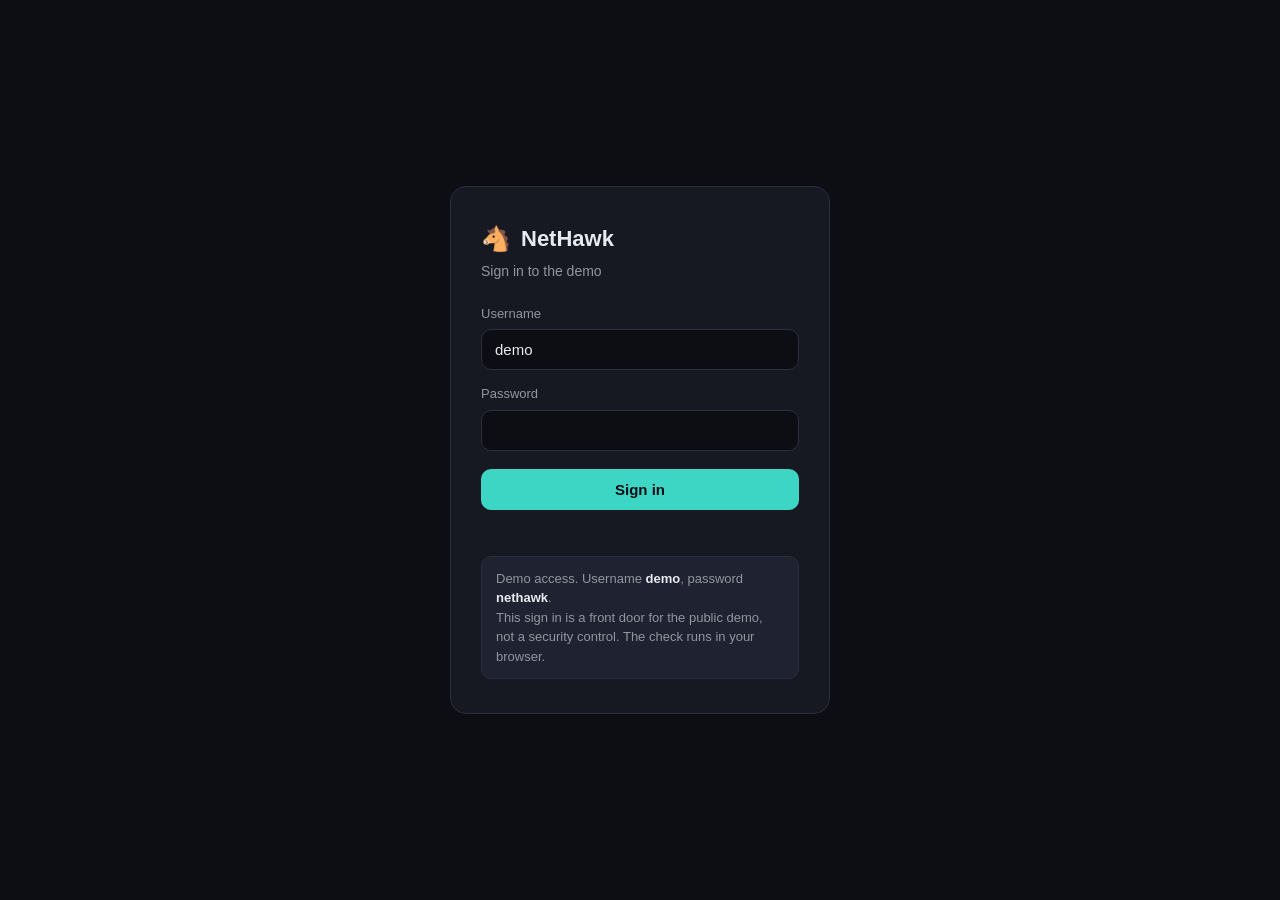
==== docs/index.html @ 05689161 "0.3.0" ====
<!doctype html>
<html lang="en">
<head>
<meta charset="utf-8">
<meta name="viewport" content="width=device-width,initial-scale=1">
<title>NetHawk &middot; threat hunting in your browser</title>
<meta name="description" content="NetHawk reconstructs attacks from a packet capture. This demo runs entirely in your browser.">
<link rel="stylesheet" href="app/styles.css">
</head>
<body>

<!-- login gate (demo only) -->
<div id="login" class="login">
  <div class="login-card">
    <div class="logo"><span style="font-size:24px">&#128052;</span><h1>NetHawk</h1></div>
    <p class="sub">Sign in to the demo</p>
    <form id="login-form" autocomplete="off">
      <div class="field">
        <label for="username">Username</label>
        <input id="username" type="text" autocapitalize="none" autocorrect="off" spellcheck="false" value="demo">
      </div>
      <div class="field">
        <label for="password">Password</label>
        <input id="password" type="password">
      </div>
      <button type="submit">Sign in</button>
      <div id="login-err" class="login-err"></div>
    </form>
    <div class="hint">
      Demo access. Username <b>demo</b>, password <b>nethawk</b>.<br>
      This sign in is a front door for the public demo, not a security control. The check runs in your browser.
    </div>
  </div>
</div>

<!-- app -->
<div id="app" class="wrap hidden">
  <div class="topbar">
    <div class="brand"><span style="font-size:20px">&#128052;</span><h1>NetHawk</h1><span class="v" id="ver">demo</span></div>
    <div class="spacer"></div>
    <div id="exports" class="hidden">
      <button class="btn ghost" id="again">Analyze another</button>
      <button class="btn" id="dl-json">Download JSON</button>
      <button class="btn" id="dl-html">Download HTML report</button>
    </div>
    <button class="btn ghost" id="signout">Sign out</button>
  </div>

  <div id="intro">
    <p class="tag-line">Reconstruct attacks from a packet capture. Everything below runs in your browser. Nothing is uploaded.</p>
    <div class="drop" id="drop">
      <div class="big">Drop a .pcap or .pcapng here</div>
      <div class="small">or click to choose a file</div>
    </div>
    <div class="row">
      <button class="btn" id="sample">Load the sample capture</button>
    </div>
    <div id="err" class="err"></div>
    <input id="file" type="file" accept=".pcap,.pcapng,.cap" style="display:none">
  </div>

  <div id="spin" class="spin hidden">analyzing...</div>
  <div id="dash"></div>
</div>

<script src="app/engine.js"></script>
<script src="app/ui.js"></script>
<script>document.getElementById('ver').textContent=(window.NetHawkEngine&&window.NetHawkEngine.VERSION)||'demo';</script>
</body>
</html>
---- docs/app/styles.css ----
:root{--bg:#0d0e14;--panel:#171922;--panel2:#1f2230;--line:#2a2e3d;--text:#e8eaf0;
--dim:#9096a0;--teal:#3dd6c4;--green:#5ad67d;--yellow:#f0be46;--red:#e9564b;--crit:#ff4a4a;--violet:#8b5cf6;}
*{box-sizing:border-box}
html,body{margin:0}
body{background:var(--bg);color:var(--text);
font:15px/1.5 -apple-system,BlinkMacSystemFont,"Segoe UI",Roboto,Helvetica,Arial,sans-serif}
a{color:var(--teal)}
.hidden{display:none!important}
.wrap{max-width:1120px;margin:0 auto;padding:22px 20px 72px}
.mono{font-variant-numeric:tabular-nums}
.muted{color:var(--dim)}

/* login */
.login{min-height:100vh;display:flex;align-items:center;justify-content:center;padding:24px}
.login-card{background:var(--panel);border:1px solid var(--line);border-radius:16px;
padding:34px 30px;width:100%;max-width:380px}
.login-card .logo{display:flex;align-items:center;gap:10px;margin-bottom:4px}
.login-card h1{font-size:22px;margin:0}
.login-card .sub{color:var(--dim);font-size:14px;margin:2px 0 22px}
.field{margin-bottom:14px}
.field label{display:block;font-size:13px;color:var(--dim);margin-bottom:6px}
.field input{width:100%;background:var(--bg);border:1px solid var(--line);color:var(--text);
border-radius:10px;padding:11px 13px;font-size:15px}
.field input:focus{outline:none;border-color:var(--teal)}
.login-card button{width:100%;background:var(--teal);color:#0d0e14;border:none;border-radius:10px;
padding:12px;font-size:15px;font-weight:700;cursor:pointer;margin-top:4px}
.login-err{color:var(--crit);font-size:14px;min-height:20px;margin-top:10px;text-align:center}
.hint{margin-top:16px;padding:12px 14px;background:var(--panel2);border:1px solid var(--line);
border-radius:10px;font-size:13px;color:var(--dim)}
.hint b{color:var(--text)}

/* top bar */
.topbar{display:flex;align-items:center;gap:12px;margin-bottom:18px;flex-wrap:wrap}
.topbar .brand{display:flex;align-items:center;gap:9px}
.topbar h1{font-size:20px;margin:0}
.topbar .v{color:var(--dim);font-size:12px;border:1px solid var(--line);border-radius:999px;padding:1px 8px}
.topbar .spacer{flex:1}
.btn{background:var(--panel2);color:var(--text);border:1px solid var(--line);border-radius:10px;
padding:8px 14px;font-size:14px;cursor:pointer}
.btn:hover{border-color:var(--teal)}
.btn.ghost{background:none}

/* dropzone */
.drop{border:2px dashed var(--line);border-radius:16px;padding:54px 24px;text-align:center;
background:var(--panel);transition:.15s;cursor:pointer}
.drop.hot{border-color:var(--teal);background:#141c22}
.drop .big{font-size:18px;font-weight:600}
.drop .small{color:var(--dim);font-size:14px;margin-top:6px}
.row{display:flex;gap:10px;justify-content:center;margin-top:16px;flex-wrap:wrap}
.err{color:var(--crit);text-align:center;margin-top:14px;min-height:20px}
.spin{text-align:center;color:var(--dim);margin-top:22px}

/* dashboard */
.tag-line{color:var(--dim);margin:0 0 16px;font-size:14px}
.cards{display:flex;flex-wrap:wrap;gap:12px;margin:4px 0 18px}
.card{background:var(--panel);border:1px solid var(--line);border-radius:12px;padding:15px 17px;min-width:140px;flex:1}
.card .n{font-size:23px;font-weight:700}.card .l{color:var(--dim);font-size:13px;margin-top:2px}
.sevbar{display:flex;gap:8px;flex-wrap:wrap;margin:0 0 20px}
.sevchip{border:1px solid var(--line);border-radius:999px;padding:5px 12px;font-size:13px;font-weight:600}
h2{font-size:14px;text-transform:uppercase;letter-spacing:.06em;color:var(--dim);
margin:24px 0 12px;border-bottom:1px solid var(--line);padding-bottom:8px}
table{width:100%;border-collapse:collapse;font-size:14px}
th,td{text-align:left;padding:8px 10px;border-bottom:1px solid var(--line);vertical-align:top}
th{color:var(--dim);font-weight:600}
th.sortable{cursor:pointer;user-select:none}
th.sortable:hover{color:var(--text)}
.bar{height:8px;border-radius:5px;background:var(--panel2);overflow:hidden;min-width:110px}
.bar span{display:block;height:100%}
.nav{display:flex;gap:6px;margin:8px 0 16px;flex-wrap:wrap}
.nav button{background:none;border:1px solid var(--line);color:var(--dim);border-radius:999px;
padding:6px 14px;font-size:13px;cursor:pointer}
.nav button.active{background:var(--panel2);color:var(--text);border-color:var(--teal)}
.panel{display:none}.panel.active{display:block}
.inc{background:var(--panel);border:1px solid var(--line);border-radius:12px;padding:17px 19px;margin-bottom:15px}
.inc .top{display:flex;justify-content:space-between;align-items:center;gap:12px;flex-wrap:wrap}
.inc .host{font-weight:700;font-size:16px}
.pill{padding:3px 10px;border-radius:999px;font-size:13px;font-weight:700;white-space:nowrap;color:#0d0e14}
.ind{color:var(--dim);font-size:13px;margin:8px 0 2px}
.tl{list-style:none;margin:12px 0 0;padding:0;border-left:2px solid var(--line)}
.tl li{position:relative;padding:4px 0 4px 18px;font-size:14px}
.tl li:before{content:"";position:absolute;left:-6px;top:11px;width:10px;height:10px;border-radius:50%;background:var(--teal)}
.tl .t{color:var(--teal);font-variant-numeric:tabular-nums;margin-right:10px}
.sev{font-weight:700;font-size:12px;text-transform:uppercase}
.controls{display:flex;gap:8px;margin-bottom:12px;flex-wrap:wrap;align-items:center}
.controls input[type=text]{background:var(--panel);border:1px solid var(--line);color:var(--text);
border-radius:8px;padding:8px 12px;font-size:14px;min-width:220px}
.chip{background:none;border:1px solid var(--line);color:var(--dim);border-radius:999px;padding:5px 12px;font-size:13px;cursor:pointer}
.chip.on{background:var(--panel2);color:var(--text);border-color:var(--teal)}
.techs{display:flex;flex-wrap:wrap;gap:6px;margin:2px 0 14px}
.techs .t{background:var(--panel2);border:1px solid var(--line);border-radius:6px;padding:3px 9px;font-size:12px}
.techs .t b{color:var(--violet)}
.note{color:var(--dim);font-size:13px;margin-top:10px}
.foot{color:var(--dim);font-size:13px;margin-top:40px;border-top:1px solid var(--line);padding-top:16px}
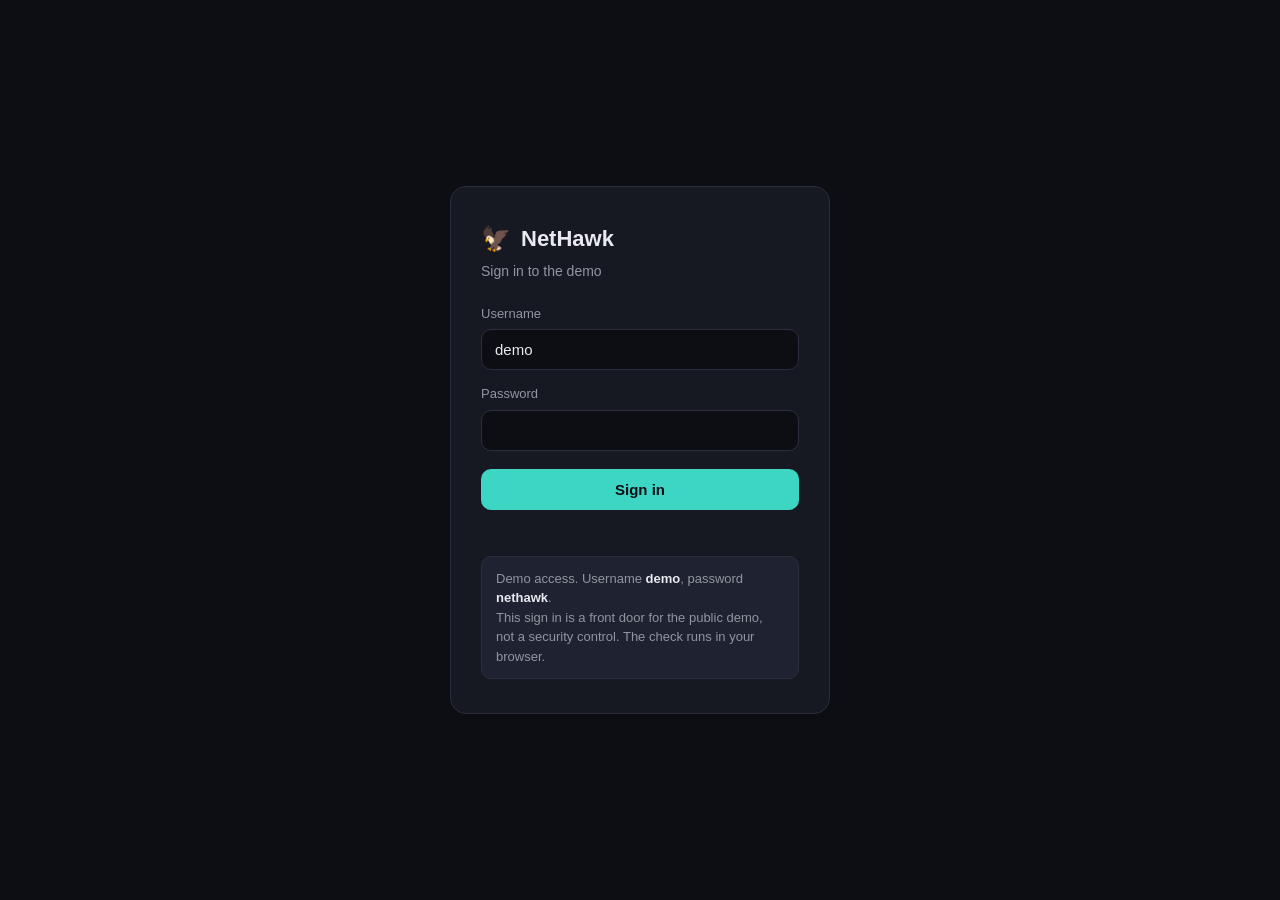
==== commit 258f8505: "Fix logo to a hawk" ====
--- a/docs/index.html
+++ b/docs/index.html
@@ -5,6 +5,8 @@
 <meta name="viewport" content="width=device-width,initial-scale=1">
 <title>NetHawk &middot; threat hunting in your browser</title>
 <meta name="description" content="NetHawk reconstructs attacks from a packet capture. This demo runs entirely in your browser.">
+<link rel="icon" href="data:image/svg+xml,%3Csvg xmlns='http://www.w3.org/2000/svg' viewBox='0 0 100 100'%3E%3Ctext y='.9em' font-size='90'%3E%F0%9F%A6%85%3C/text%3E%3C/svg%3E">
+<style>html,body{background:#0d0e14;margin:0}.hidden{display:none!important}</style>
 <link rel="stylesheet" href="app/styles.css">
 </head>
 <body>
@@ -12,7 +14,7 @@
 <!-- login gate (demo only) -->
 <div id="login" class="login">
   <div class="login-card">
-    <div class="logo"><span style="font-size:24px">&#128052;</span><h1>NetHawk</h1></div>
+    <div class="logo"><span style="font-size:24px">&#129413;</span><h1>NetHawk</h1></div>
     <p class="sub">Sign in to the demo</p>
     <form id="login-form" autocomplete="off">
       <div class="field">
@@ -36,7 +38,7 @@
 <!-- app -->
 <div id="app" class="wrap hidden">
   <div class="topbar">
-    <div class="brand"><span style="font-size:20px">&#128052;</span><h1>NetHawk</h1><span class="v" id="ver">demo</span></div>
+    <div class="brand"><span style="font-size:20px">&#129413;</span><h1>NetHawk</h1><span class="v" id="ver">demo</span></div>
     <div class="spacer"></div>
     <div id="exports" class="hidden">
       <button class="btn ghost" id="again">Analyze another</button>
@@ -52,8 +54,15 @@
       <div class="big">Drop a .pcap or .pcapng here</div>
       <div class="small">or click to choose a file</div>
     </div>
-    <div class="row">
-      <button class="btn" id="sample">Load the sample capture</button>
+    <div class="samples">
+      <div class="samples-label">Or try a scenario:</div>
+      <div class="row">
+        <button class="btn samp" data-file="samples/incident.pcap" data-name="incident.pcap">C2 and exfiltration</button>
+        <button class="btn samp" data-file="samples/dns_tunnel.pcap" data-name="dns_tunnel.pcap">DNS tunneling</button>
+        <button class="btn samp" data-file="samples/cleartext.pcap" data-name="cleartext.pcap">Cleartext credentials</button>
+        <button class="btn samp" data-file="samples/scan.pcap" data-name="scan.pcap">Port scan</button>
+        <button class="btn samp" data-file="samples/clean.pcap" data-name="clean.pcap">Clean traffic</button>
+      </div>
     </div>
     <div id="err" class="err"></div>
     <input id="file" type="file" accept=".pcap,.pcapng,.cap" style="display:none">
--- a/docs/app/styles.css
+++ b/docs/app/styles.css
@@ -89,5 +89,18 @@
 .techs{display:flex;flex-wrap:wrap;gap:6px;margin:2px 0 14px}
 .techs .t{background:var(--panel2);border:1px solid var(--line);border-radius:6px;padding:3px 9px;font-size:12px}
 .techs .t b{color:var(--violet)}
+.samples{margin-top:18px}
+.samples-label{color:var(--dim);font-size:13px;margin-bottom:8px;text-align:center}
+.panel{overflow-x:auto}
+@media (max-width:640px){
+  .wrap{padding:16px 12px 60px}
+  .login-card{padding:26px 22px}
+  .card{min-width:118px;padding:12px 13px}
+  .card .n{font-size:20px}
+  table{font-size:13px}
+  th,td{padding:6px 7px}
+  .topbar h1{font-size:18px}
+  .btn{padding:7px 11px;font-size:13px}
+}
 .note{color:var(--dim);font-size:13px;margin-top:10px}
 .foot{color:var(--dim);font-size:13px;margin-top:40px;border-top:1px solid var(--line);padding-top:16px}
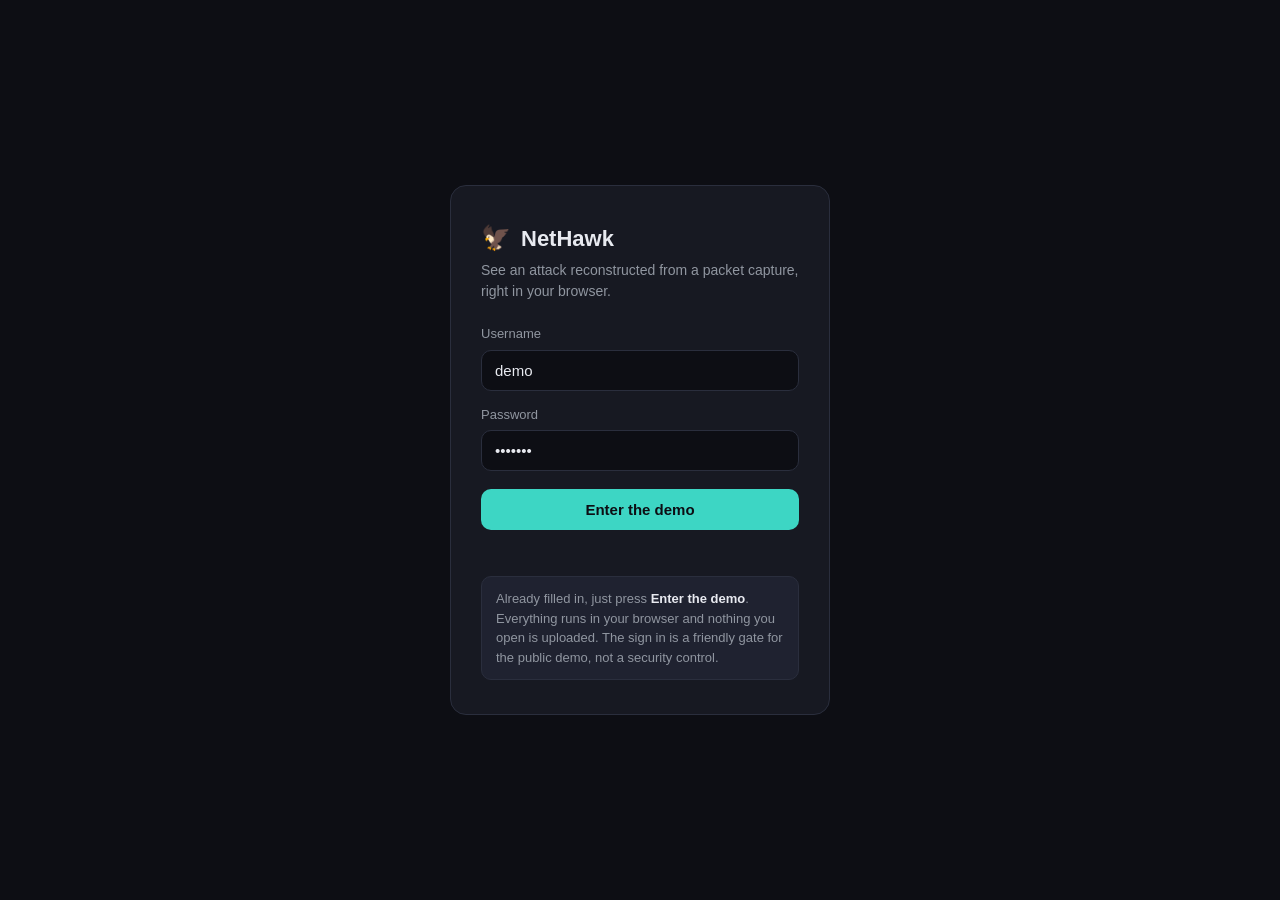
==== commit 17306261: "Lower the barrier to first use" ====
--- a/docs/index.html
+++ b/docs/index.html
@@ -15,7 +15,7 @@
 <div id="login" class="login">
   <div class="login-card">
     <div class="logo"><span style="font-size:24px">&#129413;</span><h1>NetHawk</h1></div>
-    <p class="sub">Sign in to the demo</p>
+    <p class="sub">See an attack reconstructed from a packet capture, right in your browser.</p>
     <form id="login-form" autocomplete="off">
       <div class="field">
         <label for="username">Username</label>
@@ -23,14 +23,13 @@
       </div>
       <div class="field">
         <label for="password">Password</label>
-        <input id="password" type="password">
+        <input id="password" type="password" value="nethawk">
       </div>
-      <button type="submit">Sign in</button>
+      <button type="submit">Enter the demo</button>
       <div id="login-err" class="login-err"></div>
     </form>
     <div class="hint">
-      Demo access. Username <b>demo</b>, password <b>nethawk</b>.<br>
-      This sign in is a front door for the public demo, not a security control. The check runs in your browser.
+      Already filled in, just press <b>Enter the demo</b>. Everything runs in your browser and nothing you open is uploaded. The sign in is a friendly gate for the public demo, not a security control.
     </div>
   </div>
 </div>
@@ -42,27 +41,29 @@
     <div class="spacer"></div>
     <div id="exports" class="hidden">
       <button class="btn ghost" id="again">Analyze another</button>
+      <button class="btn" id="copylink" style="display:none">Copy link</button>
       <button class="btn" id="dl-json">Download JSON</button>
+      <button class="btn" id="dl-ioc">Export indicators</button>
       <button class="btn" id="dl-html">Download HTML report</button>
     </div>
     <button class="btn ghost" id="signout">Sign out</button>
   </div>
 
   <div id="intro">
-    <p class="tag-line">Reconstruct attacks from a packet capture. Everything below runs in your browser. Nothing is uploaded.</p>
+    <p class="tag-line">NetHawk reconstructs attacks from a packet capture. Pick a scenario to see it work, or drop your own capture. Everything runs in your browser and nothing you open is uploaded.</p>
+    <div class="samples">
+      <div class="samples-label">See it in action &middot; start here</div>
+      <div class="row">
+        <button class="btn samp primary" data-scenario="incident">Reconstruct an intrusion</button>
+        <button class="btn samp" data-scenario="dns_tunnel">DNS tunneling</button>
+        <button class="btn samp" data-scenario="cleartext">Cleartext credentials</button>
+        <button class="btn samp" data-scenario="scan">Port scan</button>
+        <button class="btn samp" data-scenario="clean">Clean traffic</button>
+      </div>
+    </div>
     <div class="drop" id="drop">
-      <div class="big">Drop a .pcap or .pcapng here</div>
-      <div class="small">or click to choose a file</div>
-    </div>
-    <div class="samples">
-      <div class="samples-label">Or try a scenario:</div>
-      <div class="row">
-        <button class="btn samp" data-file="samples/incident.pcap" data-name="incident.pcap">C2 and exfiltration</button>
-        <button class="btn samp" data-file="samples/dns_tunnel.pcap" data-name="dns_tunnel.pcap">DNS tunneling</button>
-        <button class="btn samp" data-file="samples/cleartext.pcap" data-name="cleartext.pcap">Cleartext credentials</button>
-        <button class="btn samp" data-file="samples/scan.pcap" data-name="scan.pcap">Port scan</button>
-        <button class="btn samp" data-file="samples/clean.pcap" data-name="clean.pcap">Clean traffic</button>
-      </div>
+      <div class="big">Or drop your own .pcap or .pcapng</div>
+      <div class="small">click to choose a file</div>
     </div>
     <div id="err" class="err"></div>
     <input id="file" type="file" accept=".pcap,.pcapng,.cap" style="display:none">
--- a/docs/app/styles.css
+++ b/docs/app/styles.css
@@ -89,8 +89,35 @@
 .techs{display:flex;flex-wrap:wrap;gap:6px;margin:2px 0 14px}
 .techs .t{background:var(--panel2);border:1px solid var(--line);border-radius:6px;padding:3px 9px;font-size:12px}
 .techs .t b{color:var(--violet)}
+.chart{width:100%;margin-bottom:4px}
+.tsvg{width:100%;height:120px;display:block;background:var(--panel);border:1px solid var(--line);border-radius:10px}
+.netsvg{width:100%;height:auto;background:var(--panel);border:1px solid var(--line);border-radius:12px}
+.axis{display:flex;justify-content:space-between;color:var(--dim);font-size:12px;margin:2px 2px 16px}
+.legend{display:flex;gap:16px;flex-wrap:wrap;color:var(--dim);font-size:13px;margin-bottom:10px}
+.legend i{display:inline-block;width:10px;height:10px;border-radius:50%;vertical-align:middle;margin-right:4px}
+.swim{width:100%;height:auto;background:var(--panel);border:1px solid var(--line);border-radius:12px;margin-bottom:16px}
+.matrix{display:flex;gap:12px;flex-wrap:wrap;margin:2px 0 16px}
+.matrix .col{background:var(--panel);border:1px solid var(--line);border-radius:10px;padding:10px 12px;min-width:170px;flex:1}
+.matrix .col-h{font-size:12px;text-transform:uppercase;letter-spacing:.05em;color:var(--dim);margin-bottom:8px;border-bottom:1px solid var(--line);padding-bottom:6px}
+.matrix .col .t{display:block;font-size:13px;margin:5px 0}
+.matrix .col .t b{color:var(--violet)}
+.focusbar{background:var(--panel2);border:1px solid var(--teal);border-radius:10px;padding:9px 14px;margin-bottom:14px;font-size:14px}
+.focusbar .chip{margin-left:10px;cursor:pointer}
+.clickrow{cursor:pointer}
+.clickrow:hover td{background:rgba(255,255,255,0.03)}
+tr.on td{background:rgba(61,214,196,0.10)}
+.host[data-host]:hover{color:var(--teal)}
+.summary{color:#c7ccd6;font-size:14px;margin:10px 0 2px;line-height:1.55}
+.ev-toggle{margin-top:12px}
+.evidence{margin-top:12px;padding-top:12px;border-top:1px solid var(--line)}
+.ev-h{font-size:12px;text-transform:uppercase;letter-spacing:.05em;color:var(--dim);margin:12px 0 6px}
+.ev-f{font-size:13px;margin:5px 0}
+.keyhint{font-size:12px;margin:-4px 0 16px}
+.keyhint b{color:var(--text);font-family:ui-monospace,SFMono-Regular,Menlo,monospace;background:var(--panel2);border:1px solid var(--line);border-radius:4px;padding:1px 6px;margin:0 1px}
 .samples{margin-top:18px}
 .samples-label{color:var(--dim);font-size:13px;margin-bottom:8px;text-align:center}
+.btn.samp.primary{background:var(--teal);color:#0d0e14;border-color:var(--teal);font-weight:700}
+.btn.samp.primary:hover{filter:brightness(1.05)}
 .panel{overflow-x:auto}
 @media (max-width:640px){
   .wrap{padding:16px 12px 60px}
